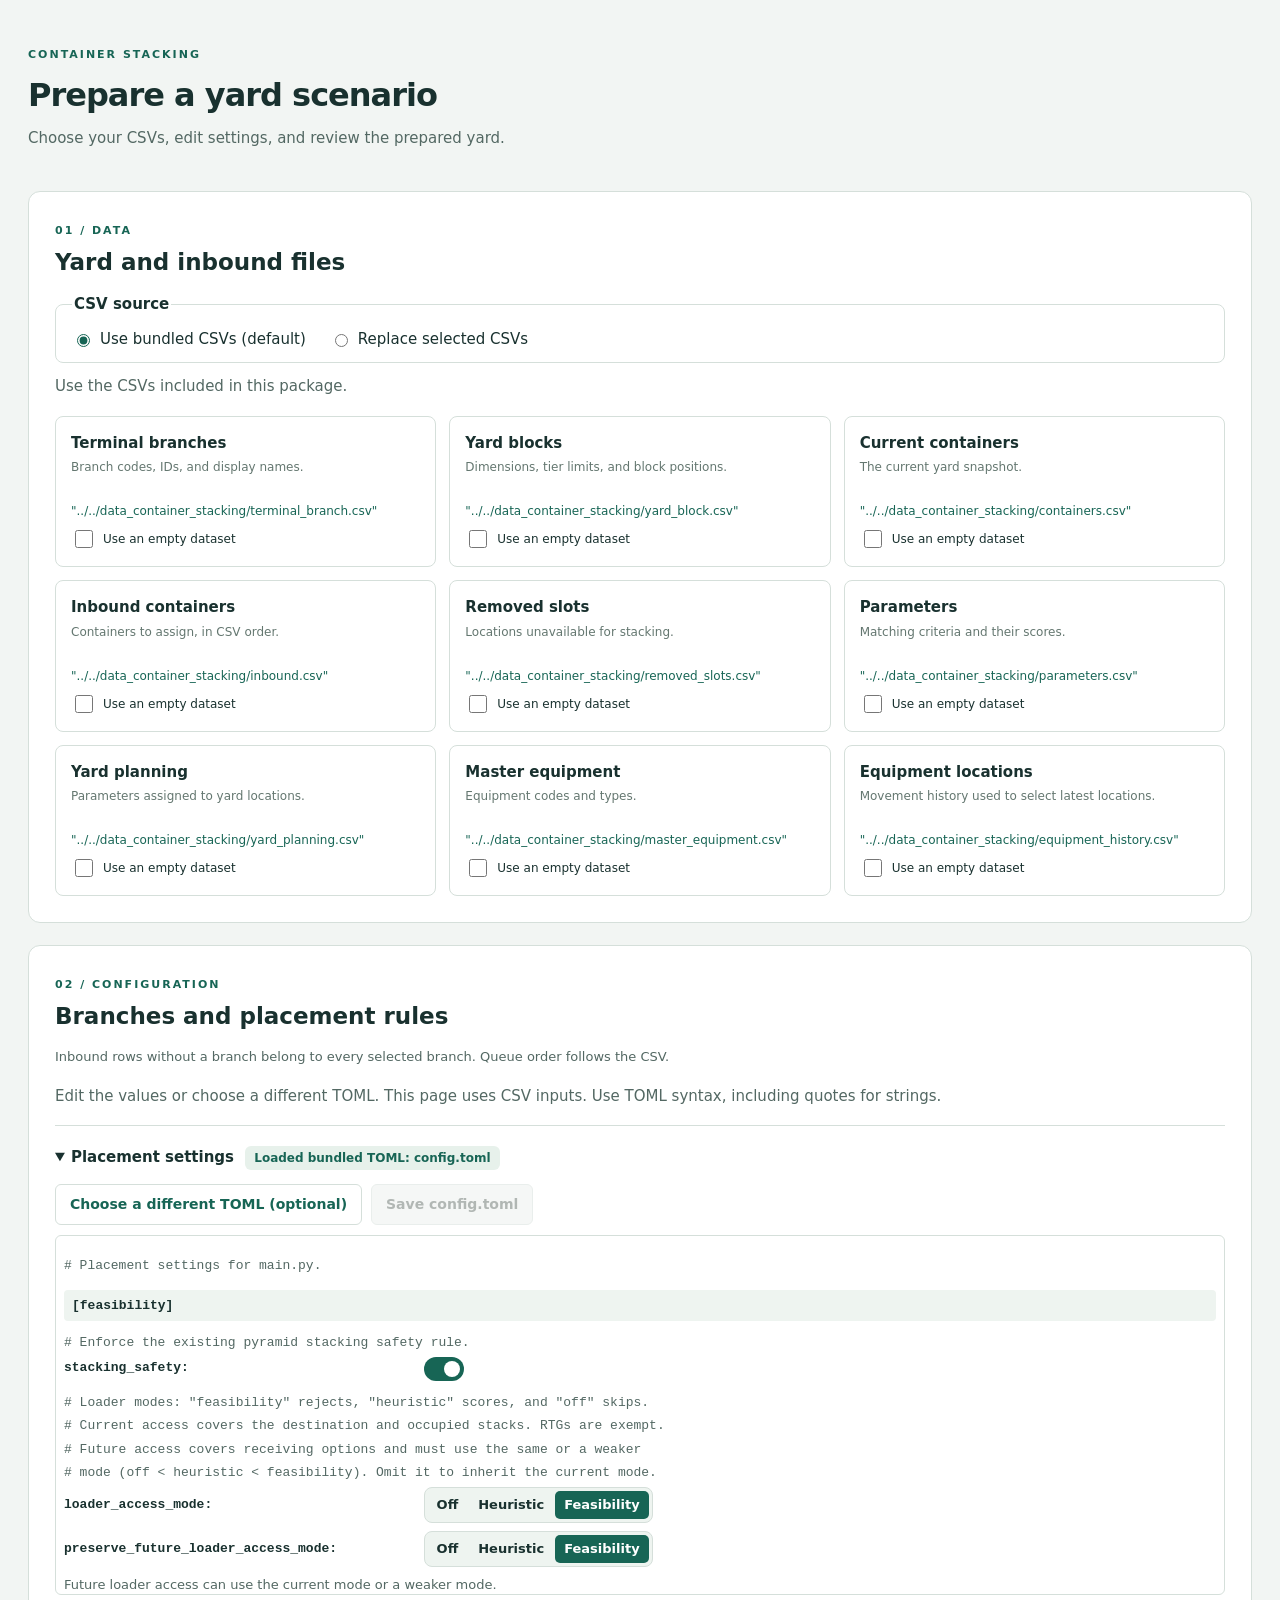
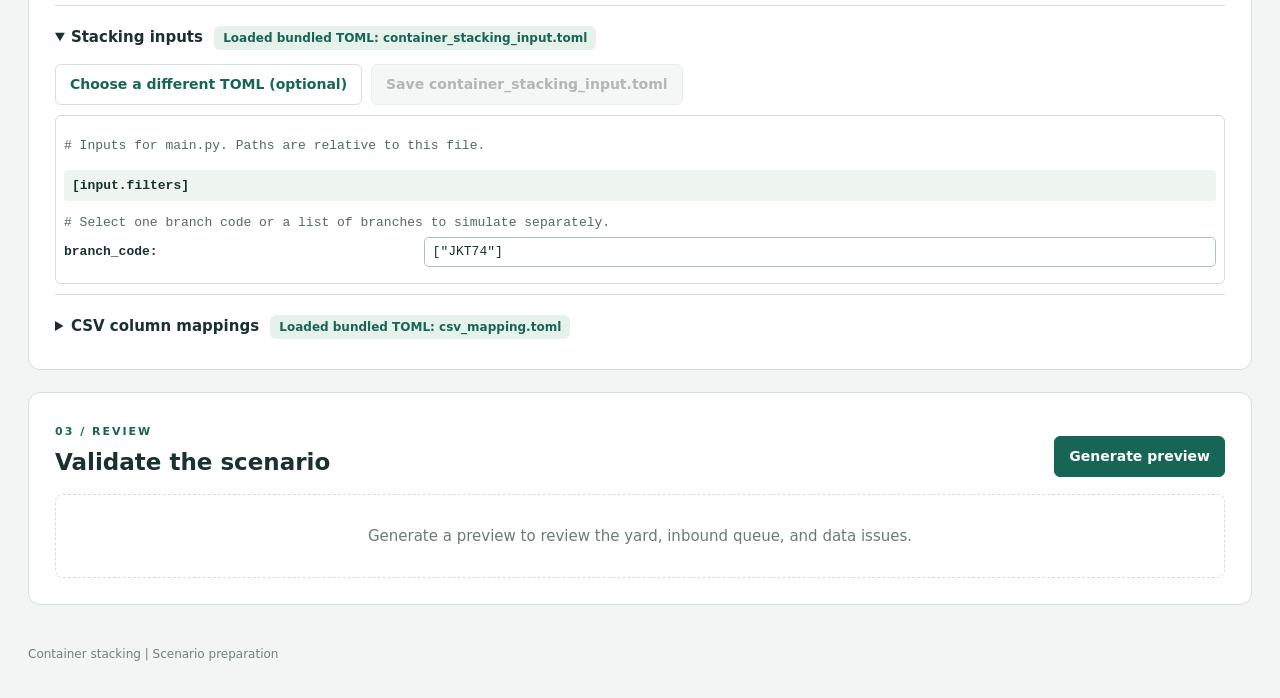
==== output/container-stacking-standalone/index.html @ cfdc1afb "Package the offline simulator and retire the static yard preview" ====
<!doctype html>
<html lang="en">
<head>
  <meta charset="utf-8">
  <meta name="viewport" content="width=device-width, initial-scale=1">
  <meta http-equiv="Content-Security-Policy" content="default-src 'none'; script-src 'self' file: blob: 'wasm-unsafe-eval'; style-src 'self' file:; worker-src blob:; connect-src blob:; base-uri 'none'; form-action 'none'">
  <title>Container stacking | Scenario setup</title>
  <link rel="stylesheet" href="./style.css">
  <link rel="stylesheet" href="./yard-map.css">
  <script src="./defaults.js" defer></script>
  <script src="./runtime-assets.js" defer></script>
  <script src="./standalone.js" defer></script>
  <script src="./yard-map.js" defer></script>
  <script src="./simulation.js" defer></script>
  <script src="./app.js" defer></script>
</head>
<body>
<header>
  <div>
    <span class="eyebrow">CONTAINER STACKING</span>
    <h1>Prepare a yard scenario</h1>
    <p>Choose your CSVs, edit settings, and review the prepared yard.</p>
  </div>
</header>
<main>
  <div id="message" role="status" aria-live="polite"></div>
  <section>
    <span class="eyebrow">01 / DATA</span>
    <h2>Yard and inbound files</h2>
    <fieldset class="file-sources">
      <legend>CSV source</legend>
      <label><input id="source-folder" type="radio" name="file-source" value="folder" checked> Use bundled CSVs (default)</label>
      <label><input id="source-upload" type="radio" name="file-source" value="upload"> Replace selected CSVs</label>
    </fieldset>
    <p id="source-description"></p>
    <div id="datasets" class="dataset-grid"></div>
  </section>
  <section>
    <span class="eyebrow">02 / CONFIGURATION</span>
    <h2>Branches and placement rules</h2>
    <p class="note">Inbound rows without a branch belong to every selected branch. Queue order follows the CSV.</p>
    <p>Edit the values or choose a different TOML. This page uses CSV inputs. Use TOML syntax, including quotes for strings.</p>
    <div id="project-toml-actions" hidden>
      <button id="reload-project-tomls" type="button" class="secondary">Reload project TOMLs</button>
      <p class="note">The launcher reads the project files on page load and refreshes untouched editors before preview. Reload replaces all three editors with the current files.</p>
    </div>
    <p id="project-toml-cache-note" class="note" hidden>These TOMLs are cached. Open <code>stacking_ui\open_setup.cmd</code> to read the current files from disk.</p>
    <details open>
      <summary>Placement settings <span id="config-toml-source" class="toml-source" data-project-file="config.toml" aria-live="polite"></span></summary>
      <div class="actions toml-choose">
        <button id="choose-config" type="button" class="secondary">Choose a different TOML (optional)</button>
        <button id="save-config" type="button" class="secondary toml-save" disabled hidden>Save config.toml</button>
      </div>
      <input type="file" id="load-config" accept=".toml" hidden>
      <div id="config-toml" class="toml-lines"></div>
    </details>
    <details id="stacking-inputs" open>
      <summary>Stacking inputs <span id="input-toml-source" class="toml-source" data-project-file="container_stacking_input.toml" aria-live="polite"></span></summary>
      <div class="actions toml-choose">
        <button id="choose-input" type="button" class="secondary">Choose a different TOML (optional)</button>
        <button id="save-input" type="button" class="secondary toml-save" disabled hidden>Save container_stacking_input.toml</button>
      </div>
      <input type="file" id="load-input" accept=".toml" hidden>
      <div id="input-toml" class="toml-lines"></div>
    </details>
    <details>
      <summary>CSV column mappings <span id="mapping-toml-source" class="toml-source" data-project-file="csv_mapping.toml" aria-live="polite"></span></summary>
      <div class="actions toml-choose">
        <button id="choose-mapping" type="button" class="secondary">Choose a different TOML (optional)</button>
        <button id="save-mapping" type="button" class="secondary toml-save" disabled hidden>Save csv_mapping.toml</button>
      </div>
      <input type="file" id="load-mapping" accept=".toml" hidden>
      <div id="mapping-toml" class="toml-lines"></div>
    </details>
  </section>
  <section class="stacking-review">
    <div class="section-title">
      <div><span class="eyebrow">03 / REVIEW</span><h2>Validate the scenario</h2></div>
      <div class="actions">
        <button id="generate-preview" type="button" hidden>Generate preview</button>
        <button id="save-yard" class="secondary" type="button" hidden>Save yard CSV</button>
      </div>
    </div>
    <p id="preview-launch-note" hidden>Open <code>stacking_ui\open_setup.cmd</code> to generate a preview here.</p>
    <p id="preview-status" role="status" aria-live="polite"></p>
    <div id="results"><div class="empty">Generate a preview to review the yard, inbound queue, and data issues.</div></div>
  </section>
</main>
<footer>Container stacking | Scenario preparation</footer>
</body>
</html>
---- output/container-stacking-standalone/style.css ----
:root{font:15px/1.5 system-ui,sans-serif;color:#19312f;background:#f2f5f3;--green:#176555;--border:#d5dfda}*{box-sizing:border-box}body{margin:0}header,main,footer{max-width:1280px;margin:auto}header{display:flex;justify-content:space-between;align-items:center;padding:42px 28px 24px}h1{font-size:32px;letter-spacing:-1px;margin:6px 0}h2{font-size:23px;margin:4px 0 14px}h3{margin:16px 0 8px}p{color:#536863;margin:8px 0 18px}.eyebrow{font-size:11px;letter-spacing:2px;font-weight:750;color:var(--green)}main{padding:0 28px}section{background:white;border:1px solid var(--border);border-radius:12px;padding:26px;margin-bottom:22px}.section-title{display:flex;justify-content:space-between;align-items:center;gap:20px}.actions{display:flex;gap:9px;flex-wrap:wrap}button,.button{font:inherit;font-weight:600;font-size:14px;border:1px solid var(--green);background:var(--green);color:white;border-radius:6px;padding:9px 14px;cursor:pointer;display:inline-block}.secondary{background:white;color:var(--green);border-color:var(--border)}button:disabled{opacity:.5;cursor:wait}input,select,textarea{font:inherit;border:1px solid #afc1b8;border-radius:5px;padding:8px;background:white;color:#19312f;max-width:100%}input[type=file]{font-size:12px;width:100%;padding:6px}input[type=checkbox]{accent-color:var(--green);width:18px;height:18px}input:focus,textarea:focus,button:focus-visible,.button:focus-within{outline:3px solid #76bda8;outline-offset:2px}.dataset-grid{display:grid;grid-template-columns:repeat(3,minmax(0,1fr));gap:13px}.dataset{border:1px solid var(--border);border-radius:8px;padding:15px}.dataset strong{display:block;margin-bottom:4px}.dataset small{display:block;min-height:38px;color:#647770;font-size:12px}.filename{font-size:12px;overflow-wrap:anywhere;margin:6px 0;color:var(--green)}.empty-choice{display:flex;gap:7px;align-items:center;font-size:12px;margin-top:7px}.note{font-size:13px}.settings-grid{display:grid;grid-template-columns:repeat(3,minmax(0,1fr));gap:14px;margin:12px 0 24px}.setting{display:flex;flex-direction:column;gap:6px;font-size:13px}.setting small{color:#647770;font-size:12px}.setting.toggle{flex-direction:row;align-items:center}.toml-grid{display:grid;grid-template-columns:repeat(3,minmax(0,1fr));gap:14px;margin:14px 0}.toml-grid label{font-size:13px}.toml-grid textarea{width:100%;font:12px/1.5 ui-monospace,monospace;margin-top:8px;resize:vertical}details{border-top:1px solid var(--border);padding-top:16px}summary{cursor:pointer;font-weight:600}#message:not(:empty){padding:12px 16px;border:1px solid #b9d6cb;border-radius:8px;margin:0 0 20px;background:#e7f1eb}#message.error{background:#fff0ed;border-color:#ebc2b5;color:#8a3321}.empty{padding:30px;text-align:center;border:1px dashed var(--border);border-radius:8px;color:#697c74}.branch-result{margin-top:22px;border-top:1px solid var(--border);padding-top:12px}.metrics{display:flex;gap:12px;flex-wrap:wrap;margin:12px 0}.metric{padding:10px 16px;background:#f1f6f3;border-radius:7px}.metric strong{display:block;font-size:22px}.metric span{font-size:12px}.table-scroll{overflow:auto;max-height:430px;margin:12px 0}table{border-collapse:collapse;width:100%;font-size:13px}td,th{text-align:left;padding:9px;border-bottom:1px solid var(--border);vertical-align:top;overflow-wrap:anywhere}th{background:#eef4f0;position:sticky;top:0}.severity-error{color:#9b3826;font-weight:600}.severity-warning{color:#956615;font-weight:600}.ready{color:var(--green)}.not-ready{color:#9b3826}footer{padding:18px 28px 35px;font-size:12px;color:#718178}@media(max-width:850px){.dataset-grid,.settings-grid{grid-template-columns:repeat(2,minmax(0,1fr))}.toml-grid{grid-template-columns:1fr}.section-title{align-items:flex-start;flex-direction:column}}@media(max-width:550px){main{padding:0 12px}header{padding:24px 15px}section{padding:18px}.dataset-grid,.settings-grid{grid-template-columns:1fr}h1{font-size:26px}}

.file-sources {
  display: flex;
  flex-wrap: wrap;
  gap: 12px 24px;
  border: 1px solid var(--border);
  border-radius: 8px;
  padding: 12px 16px;
  margin: 0 0 12px;
}
.file-sources legend { font-weight: 600; }
.file-sources label { display: flex; align-items: center; gap: 7px; }
.file-sources input { accent-color: var(--green); }
.actions button[hidden] { display: none; }
#preview-status:empty { display: none; }
.preview-branch { display: block; margin-bottom: 10px; }
.inbound-queue {
  padding: 12px 14px;
  margin: 12px 0;
  border: 1px solid var(--border);
  border-radius: 10px;
  background: #f8faf9;
}
.inbound-queue h3 { margin: 0; }
.inbound-queue p { margin: 4px 0 8px; font-size: 13px; }
.inbound-track {
  display: flex;
  align-items: stretch;
  gap: 8px;
  overflow-x: auto;
  list-style: none;
  margin: 0;
  padding: 2px 2px 8px;
}
.inbound-card {
  display: flex;
  flex-direction: column;
  gap: 2px;
  flex: 0 0 148px;
  padding: 7px 9px;
  border: 1px solid #dce6ea;
  border-radius: 8px;
  background: #fff;
  overflow-wrap: anywhere;
  font-size: 13px;
}
.inbound-position, .inbound-meta, .inbound-reason { font-size: 12px; color: #526779; }
.inbound-position { font-variant-numeric: tabular-nums; }
.inbound-invalid { border-color: #dfaa96; background: #fff3ee; }
.inbound-invalid .inbound-meta, .inbound-reason { color: #8b3728; }
.inbound-placed { border-color: #a9cdbf; background: #edf7f1; }
.inbound-unplaced { border-color: #d4bb8c; background: #fff8e9; }
.inbound-card[aria-current="step"] { outline: 2px solid #496a9a; outline-offset: -2px; }
.simulation-controls {
  position: sticky;
  top: 0;
  z-index: 5;
  align-items: center;
  justify-content: space-between;
  padding: 8px 12px;
  border: 1px solid var(--border);
  border-radius: 8px;
  background: #f8faf9;
  font-size: 13px;
}
.simulation-outcome {
  margin: 8px 0 14px;
  padding: 8px 12px;
  scroll-margin-top: 92px;
  border: 1px solid var(--border);
  border-radius: 8px;
}
.simulation-outcome p { margin: 0 0 6px; font-size: 13px; }
.simulation-trace-picker {
  display: flex;
  align-items: center;
  flex-wrap: wrap;
  gap: 6px 12px;
  margin-bottom: 8px;
}
.simulation-trace-picker select { padding: 3px 6px; font-size: 13px; }
.simulation-trace-stages { margin: 4px 0; padding-left: 22px; font-size: 13px; }
.heuristic-breakdown { margin: 4px 0 8px; max-width: 360px; }
.heuristic-breakdown table { font-size: 12px; font-variant-numeric: tabular-nums; }
.heuristic-breakdown th, .heuristic-breakdown td { padding: 5px 8px; }
.heuristic-breakdown th:last-child, .heuristic-breakdown td:last-child { text-align: right; }
.heuristic-breakdown tbody tr:last-child { background: #eef4f0; font-weight: 700; }
.simulation-outcome details { padding-top: 5px; font-size: 13px; }
.simulation-outcome details p { margin-top: 6px; }
.dataset-path { display: block; font-size: 12px; }
.dataset-path input, .dataset-path textarea {
  display: block;
  width: 100%;
  margin-top: 4px;
  font: 12px/1.4 ui-monospace, monospace;
}
.toml-source {
  display: inline-block;
  margin: 4px 0 4px 6px;
  padding: 3px 9px;
  border-radius: 6px;
  background: #e7f1eb;
  color: var(--green);
  font-size: 12px;
  max-width: 100%;
  overflow-wrap: anywhere;
}
.toml-choose { margin-top: 10px; }
.toml-save:disabled {
  background: #edf0ee;
  color: #65716b;
  border-color: var(--border);
  cursor: default;
}
.toml-lines {
  max-height: 24rem;
  overflow: auto;
  border: 1px solid var(--border);
  border-radius: 6px;
  padding: 8px;
  margin: 10px 0;
}
.toml-setting {
  display: grid;
  grid-template-columns: minmax(14ch, 30%) minmax(0, 1fr);
  align-items: center;
  gap: 8px 14px;
  margin: 4px 0 8px;
  font: 13px/1.4 ui-monospace, monospace;
}
.toml-setting span { font-weight: 600; overflow-wrap: anywhere; }
.toml-setting input, .toml-setting textarea { width: 100%; padding: 5px 8px; }
.toml-setting textarea { resize: vertical; }
.toml-switch { position: relative; display: inline-flex; width: 40px; height: 24px; }
.toml-switch input {
  position: absolute;
  inset: 0;
  width: 100%;
  height: 100%;
  margin: 0;
  padding: 0;
  opacity: 0;
  cursor: pointer;
}
.toml-switch-track {
  width: 100%;
  border-radius: 999px;
  background: #6a7a73;
  pointer-events: none;
}
.toml-switch-track::after {
  content: "";
  position: absolute;
  inset: 4px auto 4px 4px;
  width: 16px;
  border-radius: 50%;
  background: #fff;
}
.toml-switch input:checked + .toml-switch-track { background: var(--green); }
.toml-switch input:checked + .toml-switch-track::after { transform: translateX(16px); }
.toml-switch input:focus-visible + .toml-switch-track { outline: 3px solid #76bda8; outline-offset: 2px; }
.toml-switch input:disabled + .toml-switch-track { opacity: .5; }
.toml-segments {
  display: inline-flex;
  flex-wrap: wrap;
  justify-self: start;
  gap: 2px;
  padding: 3px;
  background: #eef4f0;
  border: 1px solid var(--border);
  border-radius: 8px;
  font: 13px/1.4 system-ui, sans-serif;
}
.toml-segments label { position: relative; }
.toml-segments input {
  position: absolute;
  width: 1px;
  height: 1px;
  margin: 0;
  padding: 0;
  opacity: 0;
}
.toml-segments span {
  display: block;
  border-radius: 5px;
  padding: 5px 9px;
  cursor: pointer;
}
.toml-segments input:checked + span {
  background: var(--green);
  color: white;
}
.toml-segments input:focus-visible + span {
  outline: 3px solid #76bda8;
  outline-offset: 2px;
}
.toml-segments input:disabled + span {
  opacity: .45;
  cursor: default;
}
.loader-access-note { margin: 4px 0 8px; }
.toml-comment {
  margin: 12px 0 4px;
  color: #536863;
  font: 13px/1.5 ui-monospace, monospace;
  overflow-wrap: anywhere;
}
.toml-comment + .toml-comment { margin-top: 0; }
.toml-section {
  padding: 6px 8px;
  margin: 14px 0 8px;
  background: #eef4f0;
  border-radius: 4px;
  font: 600 13px/1.5 ui-monospace, monospace;
  overflow-wrap: anywhere;
}
@media (max-width: 550px) {
  .toml-setting { grid-template-columns: 1fr; }
}
---- output/container-stacking-standalone/yard-map.css ----
main:has(.stacking-review .yard-view) { max-width: none; }
main:has(.stacking-review .yard-view) > :not(.stacking-review) {
  max-width: 1224px;
  margin-inline: auto;
}
.yard-view {
  --yard-line: #dce6ea;
  --yard-navy: #183957;
  margin: 16px 0 22px;
  color: #19344b;
}
.yard-view-heading,
.yard-inspector-heading {
  display: flex;
  align-items: center;
  justify-content: space-between;
  flex-wrap: wrap;
  gap: 8px;
  margin-bottom: 10px;
}
.yard-view h3, .yard-view h4 { margin: 0; }
.yard-view h4 { font-size: 14px; }
.yard-view-layout {
  display: grid;
  grid-template-columns: minmax(0, 1fr) clamp(280px, 26%, 420px);
  align-items: start;
  gap: 12px;
}
.yard-panel {
  background: #fff;
  border: 1px solid var(--yard-line);
  border-radius: 12px;
  padding: 12px;
  min-width: 0;
}
.yard-view .yard-caption {
  color: #526779;
  font-size: 12px;
  margin: 4px 0 9px;
}
.yard-view-heading .yard-caption { margin: 0; }
.yard-map-toolbar {
  display: flex;
  align-items: center;
  justify-content: space-between;
  flex-wrap: wrap;
  gap: 8px 16px;
  margin-bottom: 10px;
}
.yard-map-controls { display: flex; gap: 6px; }
.yard-map-zoom {
  padding: 5px 9px;
  border: 1px solid var(--yard-line);
  background: #fff;
  color: var(--yard-navy);
  font-size: 12px;
}
.yard-map-zoom[aria-pressed="true"] {
  border-color: #5b83a2;
  background: #e8f1f8;
}
.yard-trace-key {
  margin-bottom: 10px;
  padding: 6px 9px;
  border: 1px solid #bcd9dd;
  border-radius: 6px;
  background: #f0f8f8;
  font-size: 12px;
}
.yard-trace-key strong, .yard-trace-key span { display: block; }
.yard-map-scroll {
  overflow: auto;
  height: clamp(420px, var(--yard-map-height), 90vh);
  border: 1px solid var(--yard-line);
  border-radius: 8px;
  background-color: #f3f7f7;
  background-image: radial-gradient(#cfdddf 1px, transparent 1px);
  background-size: 10px 10px;
}
.yard-map-extent { position: relative; overflow: hidden; margin-inline: auto; }
.yard-map-stage { position: absolute; inset: 0 auto auto 0; transform-origin: top left; }
.yard-block {
  position: absolute;
  padding: 8px;
  border: 1px solid var(--yard-line);
  border-radius: 8px;
  background: #fff;
}
.yard-block-heading { height: 76px; }
.yard-block-heading .yard-caption {
  margin: 0;
  overflow: hidden;
  text-overflow: ellipsis;
  white-space: nowrap;
}
.yard-legend { display: flex; flex-wrap: wrap; gap: 6px 14px; }
.yard-legend > div { display: flex; align-items: center; gap: 7px; font-size: 12px; }
.yard-swatch {
  width: 13px;
  height: 13px;
  flex: none;
  border: 1px solid var(--yard-ink, #c7d2d8);
  border-radius: 4px;
  background: var(--yard-fill, #e7ecee);
}
.yard-view .yard-removed {
  background: repeating-linear-gradient(135deg, #edf1f3 0 5px, #d7e0e5 5px 7px);
}
.yard-gap {
  display: inline-grid;
  place-items: center;
  background: #fbd775;
  color: #604300;
  border-radius: 50%;
  width: 14px;
  height: 14px;
  font-size: 10px;
  font-weight: 750;
  flex: none;
}
.yard-view .yard-grid {
  --yard-grid-gap: 3px;
  table-layout: fixed;
  border-collapse: separate;
  border-spacing: var(--yard-grid-gap);
}
.yard-grid th, .yard-grid td { padding: 0; border: 0; }
.yard-view .yard-grid th {
  position: static;
  font-size: 11px;
  text-align: center;
  color: #526779;
  background: #f1f5f7;
}
.yard-grid thead th { padding: 2px; }
.yard-grid th:first-child { width: 31px; }
.yard-view .yard-tile {
  display: block;
  width: 100%;
  height: 36px;
  position: relative;
  padding: 2px 0;
  border: 1px solid transparent;
  border-radius: 7px;
  background-color: var(--yard-fill, #edf1f3);
  color: #19344b;
  text-align: center;
  font-variant-numeric: tabular-nums;
  line-height: 1.1;
}
.yard-tile strong, .yard-tile small { display: block; }
.yard-tile strong { font-size: 13px; }
.yard-tile .yard-count { font-size: 14px; font-weight: 800; }
.yard-tile .yard-count-empty { color: #30363b; opacity: .25; }
.yard-tile small { font-size: 10px; color: var(--yard-ink, #526779); }
.yard-view .yard-tile:hover { border-color: #6d889c; }
.yard-view .yard-tile[aria-pressed="true"] {
  border-color: var(--yard-navy);
  box-shadow: inset 0 0 0 1px var(--yard-navy);
}
.yard-view .yard-tile.yard-trace-candidate {
  z-index: 1;
  outline: 2px dashed #176579;
}
.yard-view .yard-tile.yard-trace-winner,
.yard-view:not(.yard-trace-history) .yard-tile.yard-placed {
  z-index: 1;
  outline: 3px solid #6336b0;
  outline-offset: 0;
  scroll-margin-block: 80px 18px;
}
.yard-view .yard-tile.yard-trace-candidate:focus-visible,
.yard-view .yard-tile.yard-trace-winner:focus-visible,
.yard-view:not(.yard-trace-history) .yard-tile.yard-placed:focus-visible {
  outline: 3px dashed #19344b;
}
.yard-view .yard-tile.yard-trace-pair { outline: none; }
.yard-view .yard-tile.yard-trace-pair:focus-visible {
  outline: 2px solid #19344b;
  outline-offset: -4px;
}
.yard-view .yard-tile.yard-trace-pair-anchor { z-index: 2; }
.yard-trace-pair-anchor::after {
  content: "";
  position: absolute;
  /* Extend across the preceding equal-width tile, its gap and both borders. */
  inset: -1px -1px -1px calc(-100% - var(--yard-grid-gap) - 3px);
  border: 2px dashed #176579;
  border-radius: inherit;
  pointer-events: none;
}
.yard-trace-pair-anchor.yard-trace-winner::after { border: 3px solid #6336b0; }
.yard-trace-rank {
  position: absolute;
  z-index: 1;
  left: -2px;
  bottom: -4px;
  padding: 1px 3px;
  border-radius: 4px;
  background: #176579;
  color: #fff;
  font-size: 11px;
  font-weight: 750;
  white-space: nowrap;
}
.yard-trace-winner .yard-trace-rank { background: #512498; }
.yard-trace-history .yard-placement-badge { display: none; }
.yard-view .yard-trace-detail {
  margin: 4px 0 6px;
  color: #176579;
  font-size: 12px;
}
.yard-placement-badge {
  position: absolute;
  right: -2px;
  top: -8px;
  padding: 2px 4px;
  border-radius: 4px;
  background: #512498;
  color: #fff;
  font-size: 10px;
  font-weight: 750;
}
.yard-view .yard-placement-note {
  padding: 5px 7px;
  border-radius: 6px;
  background: #efe7fa;
  color: #512498;
  font-size: 12px;
}
.yard-tile .yard-gap { position: absolute; top: -2px; right: -2px; }
.yard-pair { position: absolute; top: 1px; left: 2px; color: #34536d; font-size: 8px; }
.yard-occupancy {
  padding: 3px 7px;
  border-radius: 6px;
  background: #e9f0f5;
  color: #34536d;
  font-size: 11px;
  font-weight: 700;
}
.yard-inspector { position: sticky; top: 12px; }
.yard-inspector-heading { margin: 0; }
.yard-inspector h4 { margin-top: 8px; }
.yard-parameter {
  margin: 6px 0 8px;
  padding: 0;
  overflow: hidden;
  border: 1px solid var(--yard-line);
  border-radius: 8px;
}
.yard-parameter summary {
  padding: 6px 8px;
  background: var(--yard-fill, #edf1f3);
  color: #19344b;
  font-size: 12px;
}
.yard-parameter ul { margin: 5px 0 7px; padding-left: 23px; font-size: 12px; }
.yard-tier-table { margin: 6px 0 0; }
.yard-tier-table table { font-size: 11px; }
.yard-tier-table td, .yard-tier-table th { padding: 5px 4px; }
.yard-tier-table td:nth-child(2) { font-weight: 650; white-space: nowrap; }
.yard-tier-table .yard-placed-tier { background: #efe7fa; color: #512498; }
.yard-view .yard-gap-note {
  margin: 5px 0;
  padding: 5px 7px;
  color: #604300;
  background: #fdf0ce;
  border-radius: 6px;
  font-size: 12px;
}
@media (max-width: 900px) {
  .yard-view-layout { grid-template-columns: minmax(0, 1fr); }
  .yard-inspector { position: static; }
}
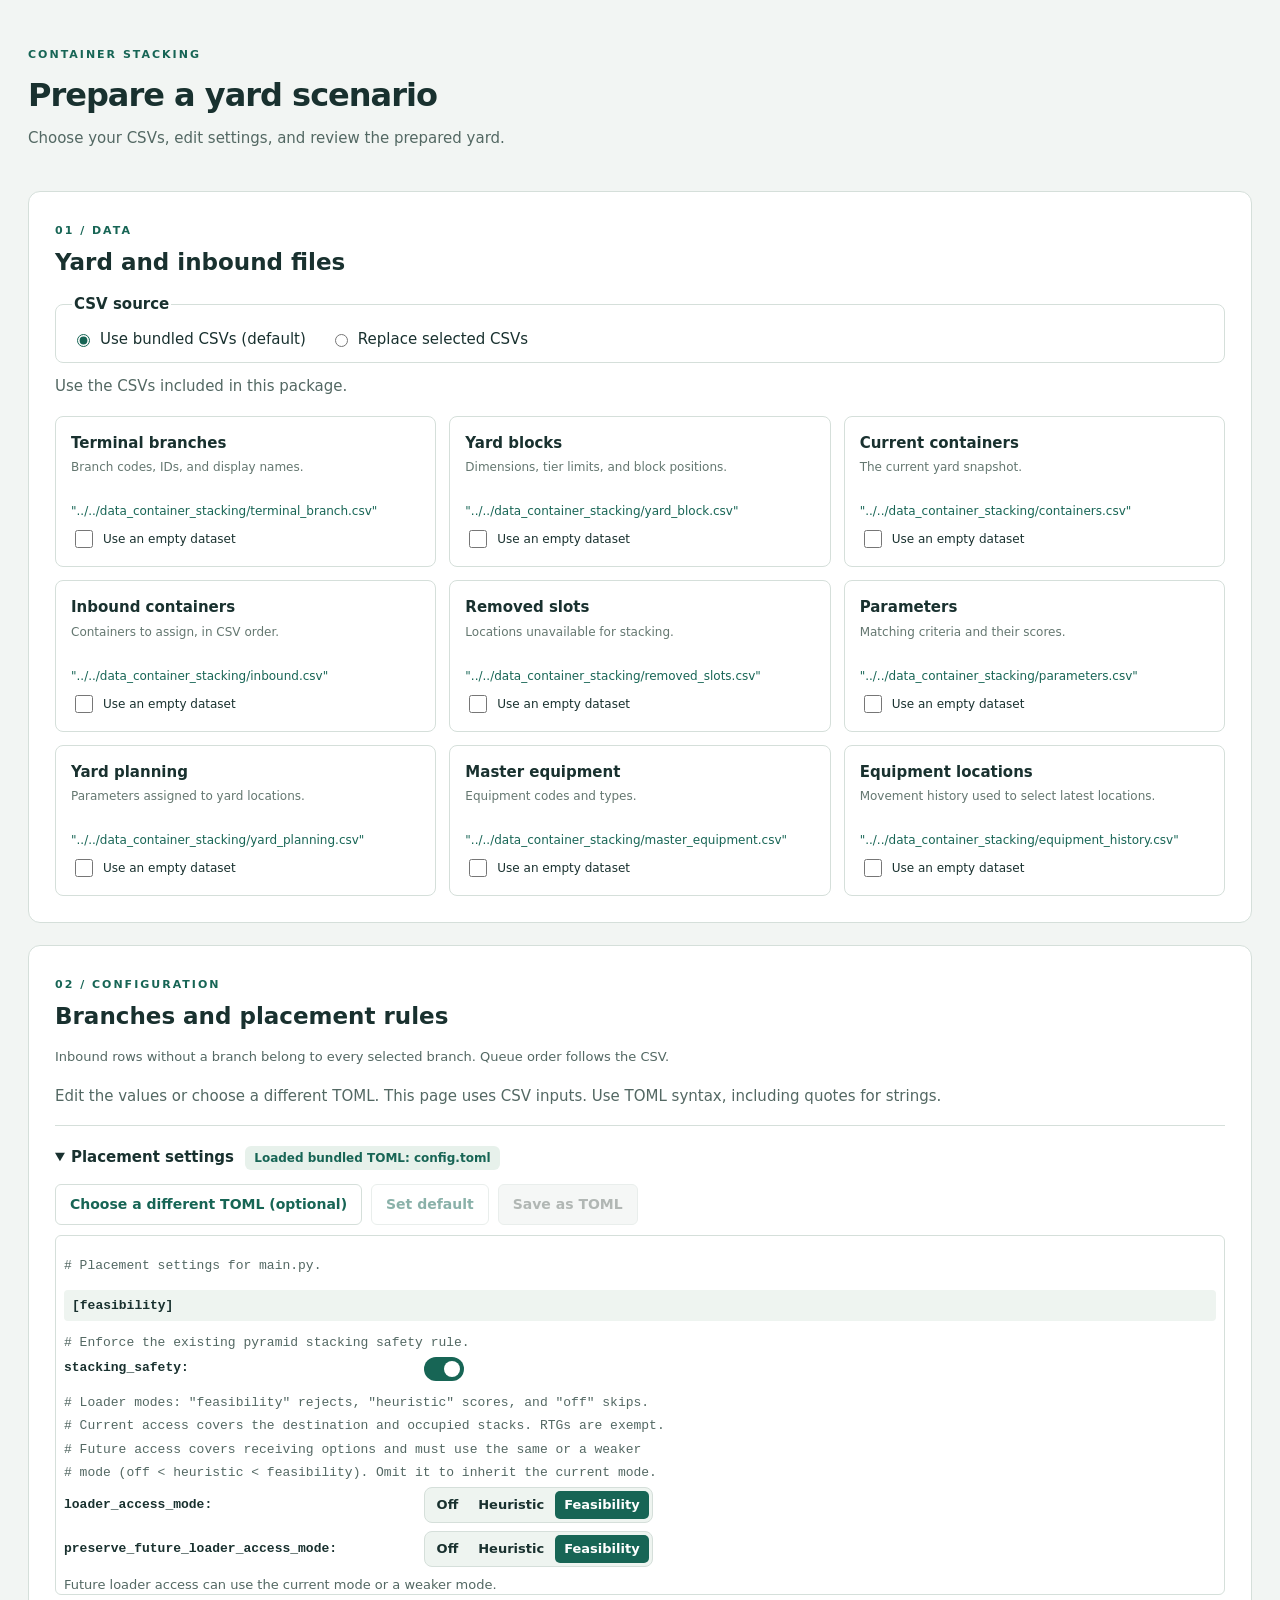
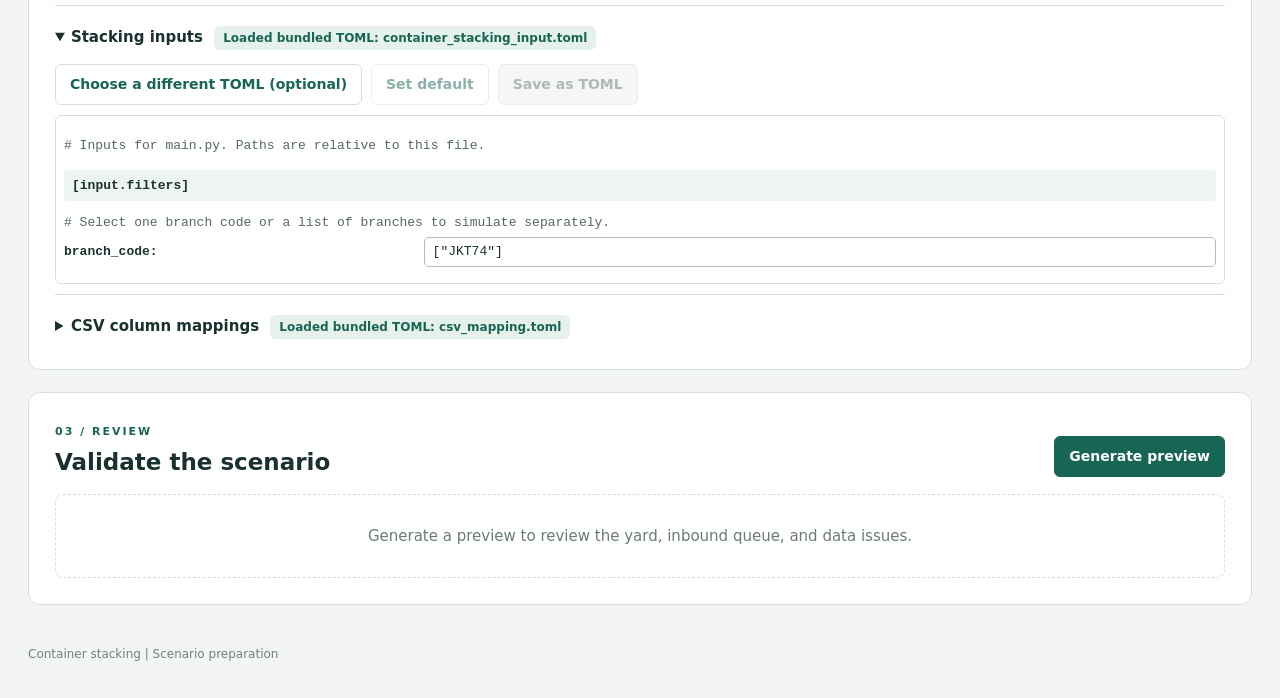
==== commit 256f7e8f: "Add browser defaults and TOML export controls Let each standalone TOML editor remember a browser def" ====
--- a/output/container-stacking-standalone/index.html
+++ b/output/container-stacking-standalone/index.html
@@ -49,6 +49,7 @@
       <summary>Placement settings <span id="config-toml-source" class="toml-source" data-project-file="config.toml" aria-live="polite"></span></summary>
       <div class="actions toml-choose">
         <button id="choose-config" type="button" class="secondary">Choose a different TOML (optional)</button>
+        <button id="default-config" type="button" class="secondary" disabled hidden>Set default</button>
         <button id="save-config" type="button" class="secondary toml-save" disabled hidden>Save config.toml</button>
       </div>
       <input type="file" id="load-config" accept=".toml" hidden>
@@ -58,6 +59,7 @@
       <summary>Stacking inputs <span id="input-toml-source" class="toml-source" data-project-file="container_stacking_input.toml" aria-live="polite"></span></summary>
       <div class="actions toml-choose">
         <button id="choose-input" type="button" class="secondary">Choose a different TOML (optional)</button>
+        <button id="default-input" type="button" class="secondary" disabled hidden>Set default</button>
         <button id="save-input" type="button" class="secondary toml-save" disabled hidden>Save container_stacking_input.toml</button>
       </div>
       <input type="file" id="load-input" accept=".toml" hidden>
@@ -67,6 +69,7 @@
       <summary>CSV column mappings <span id="mapping-toml-source" class="toml-source" data-project-file="csv_mapping.toml" aria-live="polite"></span></summary>
       <div class="actions toml-choose">
         <button id="choose-mapping" type="button" class="secondary">Choose a different TOML (optional)</button>
+        <button id="default-mapping" type="button" class="secondary" disabled hidden>Set default</button>
         <button id="save-mapping" type="button" class="secondary toml-save" disabled hidden>Save csv_mapping.toml</button>
       </div>
       <input type="file" id="load-mapping" accept=".toml" hidden>
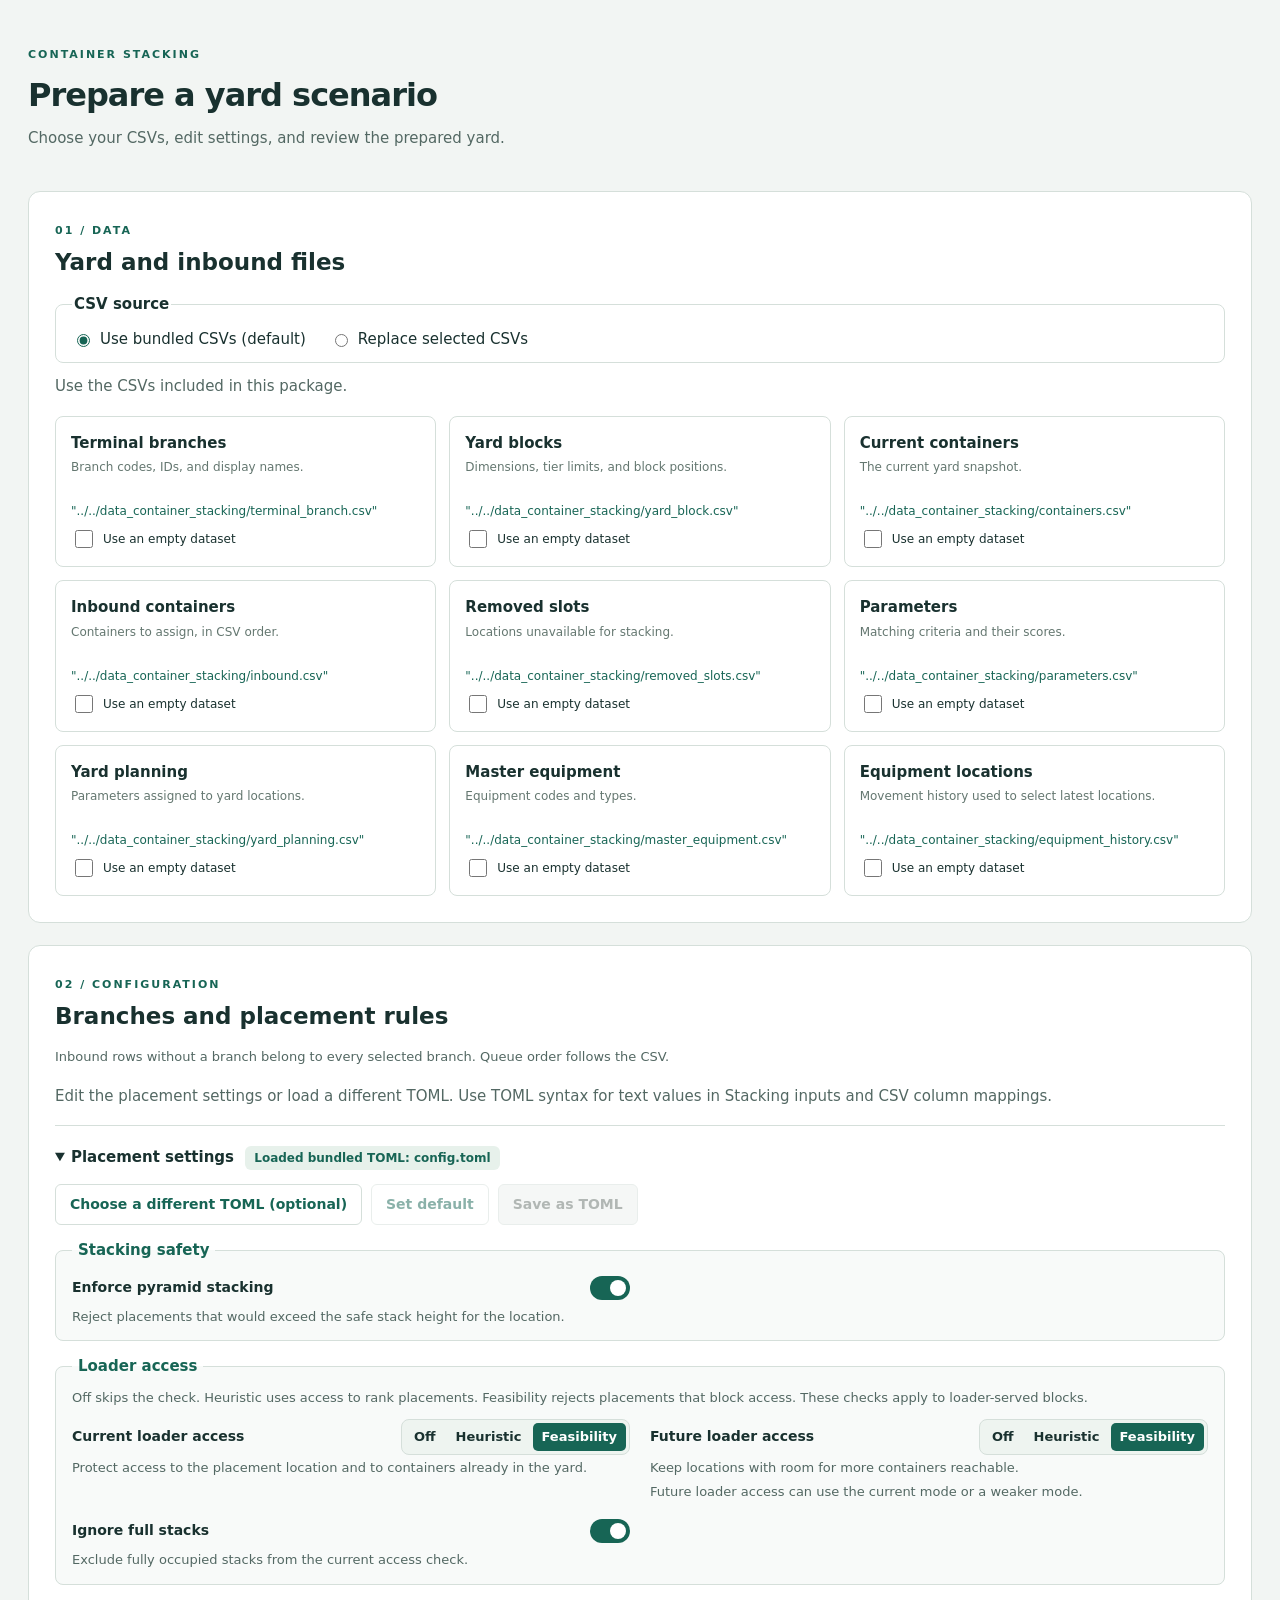
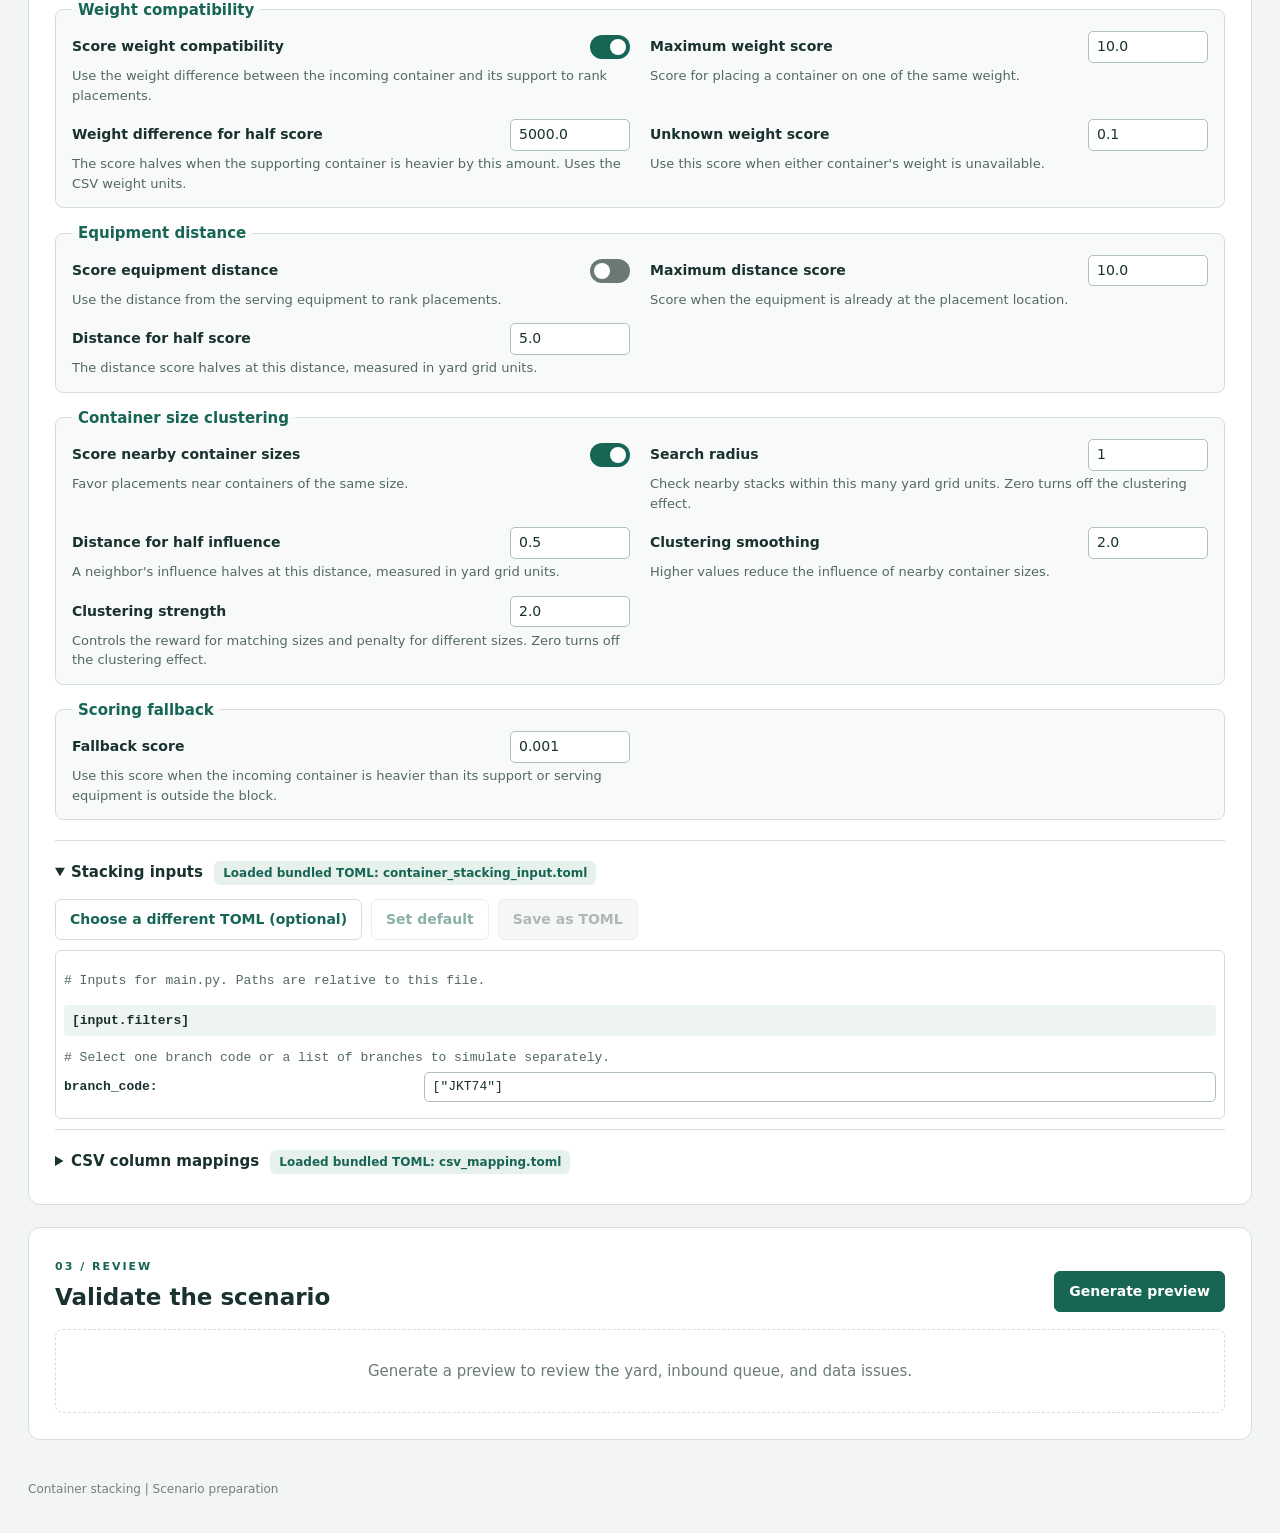
==== commit a5819e6f: "Group and explain container placement settings Use plain-language labels and short descriptions for " ====
--- a/output/container-stacking-standalone/index.html
+++ b/output/container-stacking-standalone/index.html
@@ -39,7 +39,7 @@
     <span class="eyebrow">02 / CONFIGURATION</span>
     <h2>Branches and placement rules</h2>
     <p class="note">Inbound rows without a branch belong to every selected branch. Queue order follows the CSV.</p>
-    <p>Edit the values or choose a different TOML. This page uses CSV inputs. Use TOML syntax, including quotes for strings.</p>
+    <p>Edit the placement settings or load a different TOML. Use TOML syntax for text values in Stacking inputs and CSV column mappings.</p>
     <div id="project-toml-actions" hidden>
       <button id="reload-project-tomls" type="button" class="secondary">Reload project TOMLs</button>
       <p class="note">The launcher reads the project files on page load and refreshes untouched editors before preview. Reload replaces all three editors with the current files.</p>
@@ -53,7 +53,7 @@
         <button id="save-config" type="button" class="secondary toml-save" disabled hidden>Save config.toml</button>
       </div>
       <input type="file" id="load-config" accept=".toml" hidden>
-      <div id="config-toml" class="toml-lines"></div>
+      <div id="config-toml"></div>
     </details>
     <details id="stacking-inputs" open>
       <summary>Stacking inputs <span id="input-toml-source" class="toml-source" data-project-file="container_stacking_input.toml" aria-live="polite"></span></summary>
--- a/output/container-stacking-standalone/style.css
+++ b/output/container-stacking-standalone/style.css
@@ -199,7 +199,49 @@
   opacity: .45;
   cursor: default;
 }
-.loader-access-note { margin: 4px 0 8px; }
+.placement-groups {
+  display: grid;
+  gap: 14px;
+  margin: 14px 0 20px;
+}
+.placement-group {
+  min-inline-size: 0;
+  margin: 0;
+  padding: 10px 16px 14px;
+  border: 1px solid var(--border);
+  border-radius: 8px;
+  background: #f8faf9;
+}
+.placement-group legend {
+  padding: 0 6px;
+  font-weight: 650;
+  color: var(--green);
+}
+.placement-options {
+  display: grid;
+  grid-template-columns: repeat(2, minmax(0, 1fr));
+  gap: 14px 20px;
+}
+.placement-option .toml-setting {
+  grid-template-columns: minmax(0, 1fr) auto;
+  gap: 6px 12px;
+  min-height: 32px;
+  margin: 0 0 3px;
+  font: 14px/1.4 system-ui, sans-serif;
+}
+.placement-option input[type="text"] {
+  width: 8rem;
+  font-variant-numeric: tabular-nums;
+}
+.placement-help { margin: 0; font-size: 13px; }
+.placement-group > .placement-help { margin-bottom: 12px; }
+.placement-help + .placement-help { margin-top: 4px; }
+@media (max-width: 850px) {
+  .placement-options { grid-template-columns: 1fr; }
+}
+@media (max-width: 480px) {
+  .placement-option:has(.toml-segments) .toml-setting { grid-template-columns: 1fr; }
+}
 .toml-comment {
   margin: 12px 0 4px;
   color: #536863;
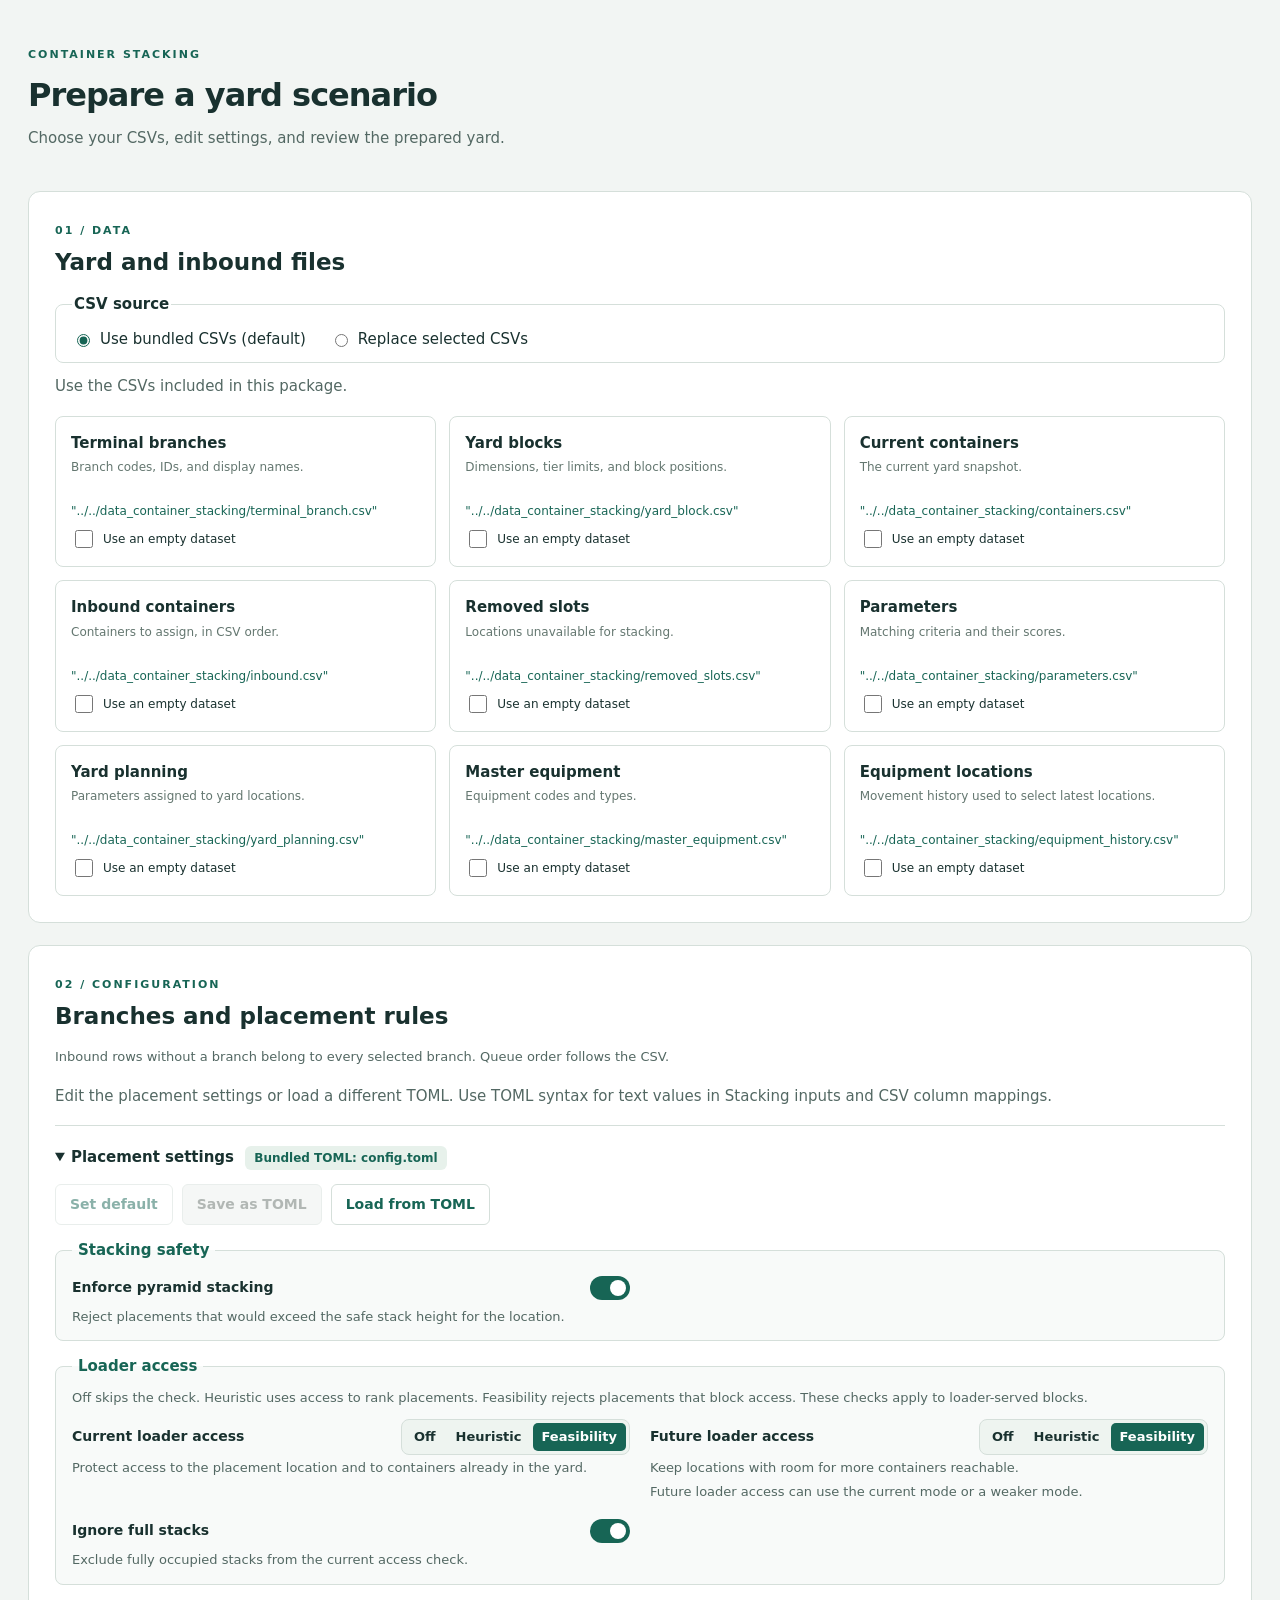
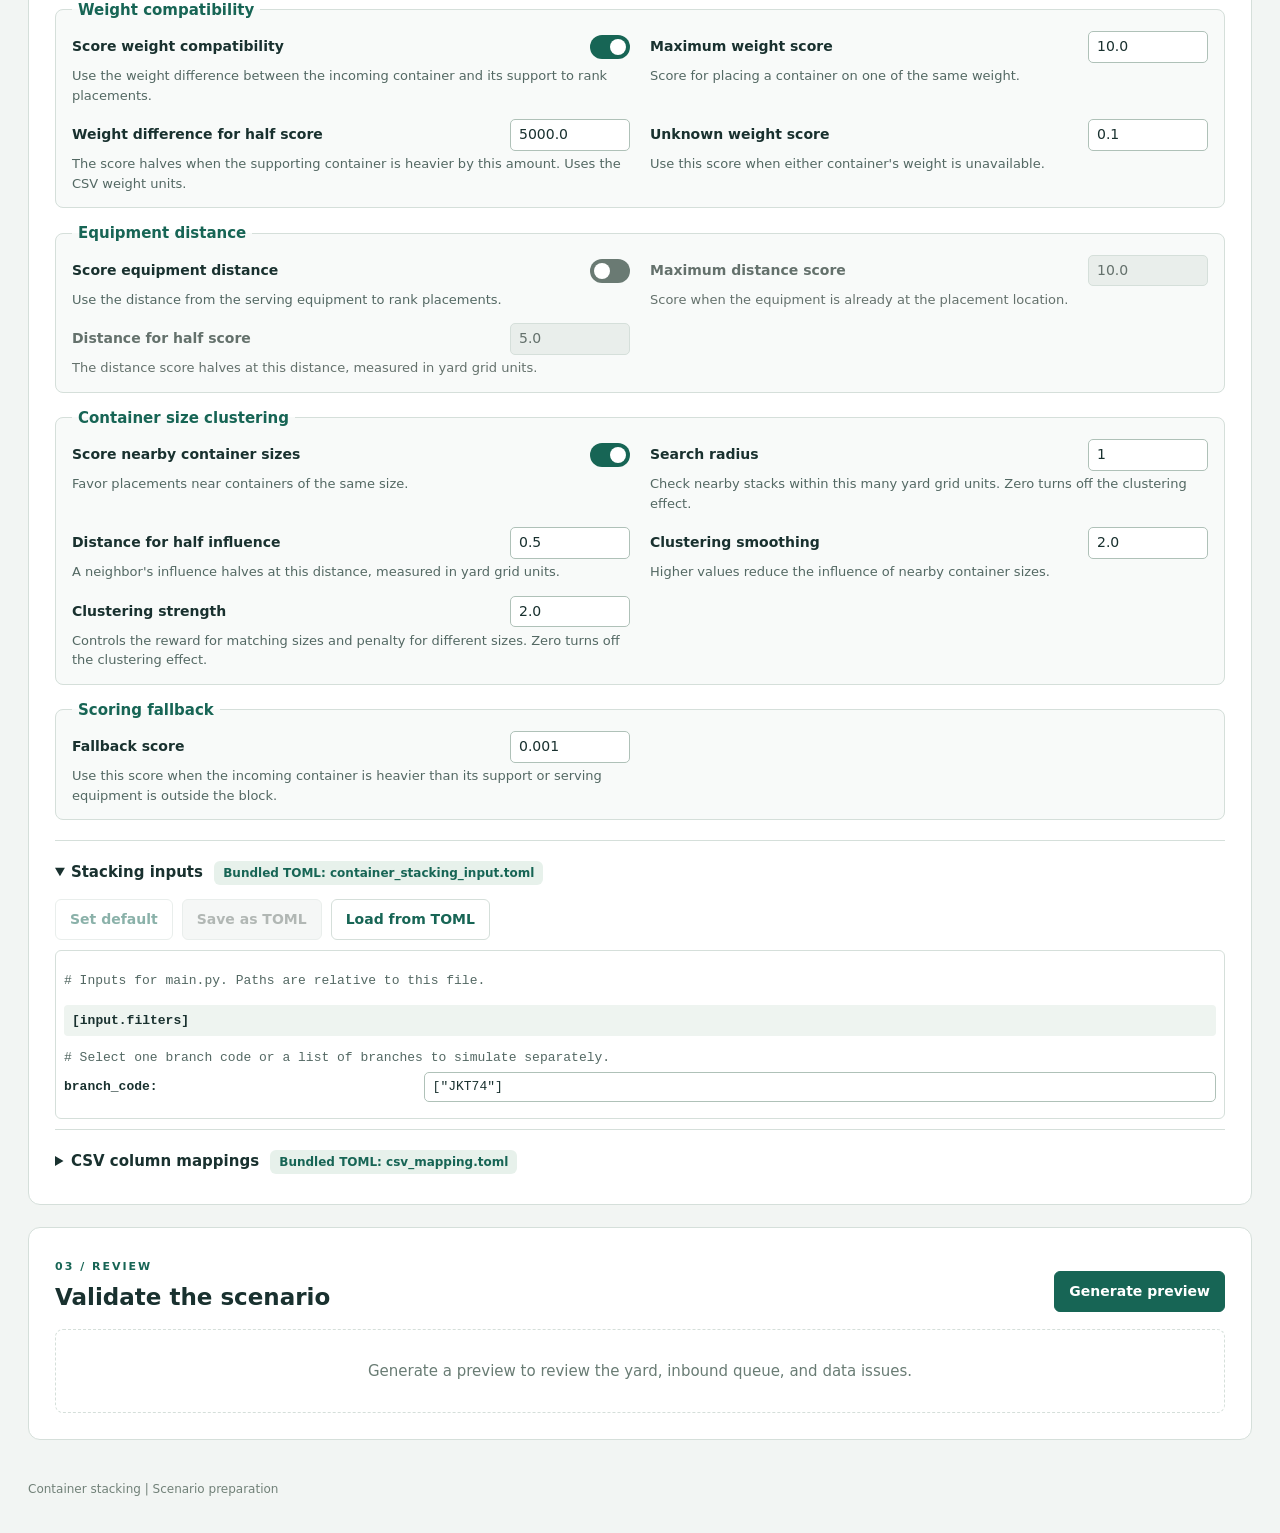
==== commit 8f13aed6: "Clarify TOML controls and source labels Move Load from TOML after Save as TOML and keep the editor s" ====
--- a/output/container-stacking-standalone/index.html
+++ b/output/container-stacking-standalone/index.html
@@ -48,9 +48,9 @@
     <details open>
       <summary>Placement settings <span id="config-toml-source" class="toml-source" data-project-file="config.toml" aria-live="polite"></span></summary>
       <div class="actions toml-choose">
-        <button id="choose-config" type="button" class="secondary">Choose a different TOML (optional)</button>
         <button id="default-config" type="button" class="secondary" disabled hidden>Set default</button>
         <button id="save-config" type="button" class="secondary toml-save" disabled hidden>Save config.toml</button>
+        <button id="choose-config" type="button" class="secondary">Load from TOML</button>
       </div>
       <input type="file" id="load-config" accept=".toml" hidden>
       <div id="config-toml"></div>
@@ -58,9 +58,9 @@
     <details id="stacking-inputs" open>
       <summary>Stacking inputs <span id="input-toml-source" class="toml-source" data-project-file="container_stacking_input.toml" aria-live="polite"></span></summary>
       <div class="actions toml-choose">
-        <button id="choose-input" type="button" class="secondary">Choose a different TOML (optional)</button>
         <button id="default-input" type="button" class="secondary" disabled hidden>Set default</button>
         <button id="save-input" type="button" class="secondary toml-save" disabled hidden>Save container_stacking_input.toml</button>
+        <button id="choose-input" type="button" class="secondary">Load from TOML</button>
       </div>
       <input type="file" id="load-input" accept=".toml" hidden>
       <div id="input-toml" class="toml-lines"></div>
@@ -68,9 +68,9 @@
     <details>
       <summary>CSV column mappings <span id="mapping-toml-source" class="toml-source" data-project-file="csv_mapping.toml" aria-live="polite"></span></summary>
       <div class="actions toml-choose">
-        <button id="choose-mapping" type="button" class="secondary">Choose a different TOML (optional)</button>
         <button id="default-mapping" type="button" class="secondary" disabled hidden>Set default</button>
         <button id="save-mapping" type="button" class="secondary toml-save" disabled hidden>Save csv_mapping.toml</button>
+        <button id="choose-mapping" type="button" class="secondary">Load from TOML</button>
       </div>
       <input type="file" id="load-mapping" accept=".toml" hidden>
       <div id="mapping-toml" class="toml-lines"></div>
--- a/output/container-stacking-standalone/style.css
+++ b/output/container-stacking-standalone/style.css
@@ -234,6 +234,23 @@
   font-variant-numeric: tabular-nums;
 }
 .placement-help { margin: 0; font-size: 13px; }
+.placement-option.is-inactive, .placement-option.is-inactive .placement-help {
+  color: #64716c;
+}
+.placement-option.is-inactive input[type="text"],
+.placement-option.is-inactive textarea,
+.placement-option.is-inactive .toml-segments {
+  background: #e9eeeb;
+  color: #64716c;
+  border-color: var(--border);
+}
+.placement-option.is-inactive .toml-segments input:disabled + span {
+  color: #64716c;
+  opacity: 1;
+}
+.placement-option.is-inactive .toml-segments input:checked + span { background: #d9e2dd; }
+.placement-option.is-inactive .toml-switch input:checked + .toml-switch-track { background: #6a7a73; }
+.placement-option.is-inactive .toml-switch input { cursor: default; }
 .placement-group > .placement-help { margin-bottom: 12px; }
 .placement-help + .placement-help { margin-top: 4px; }
 @media (max-width: 850px) {
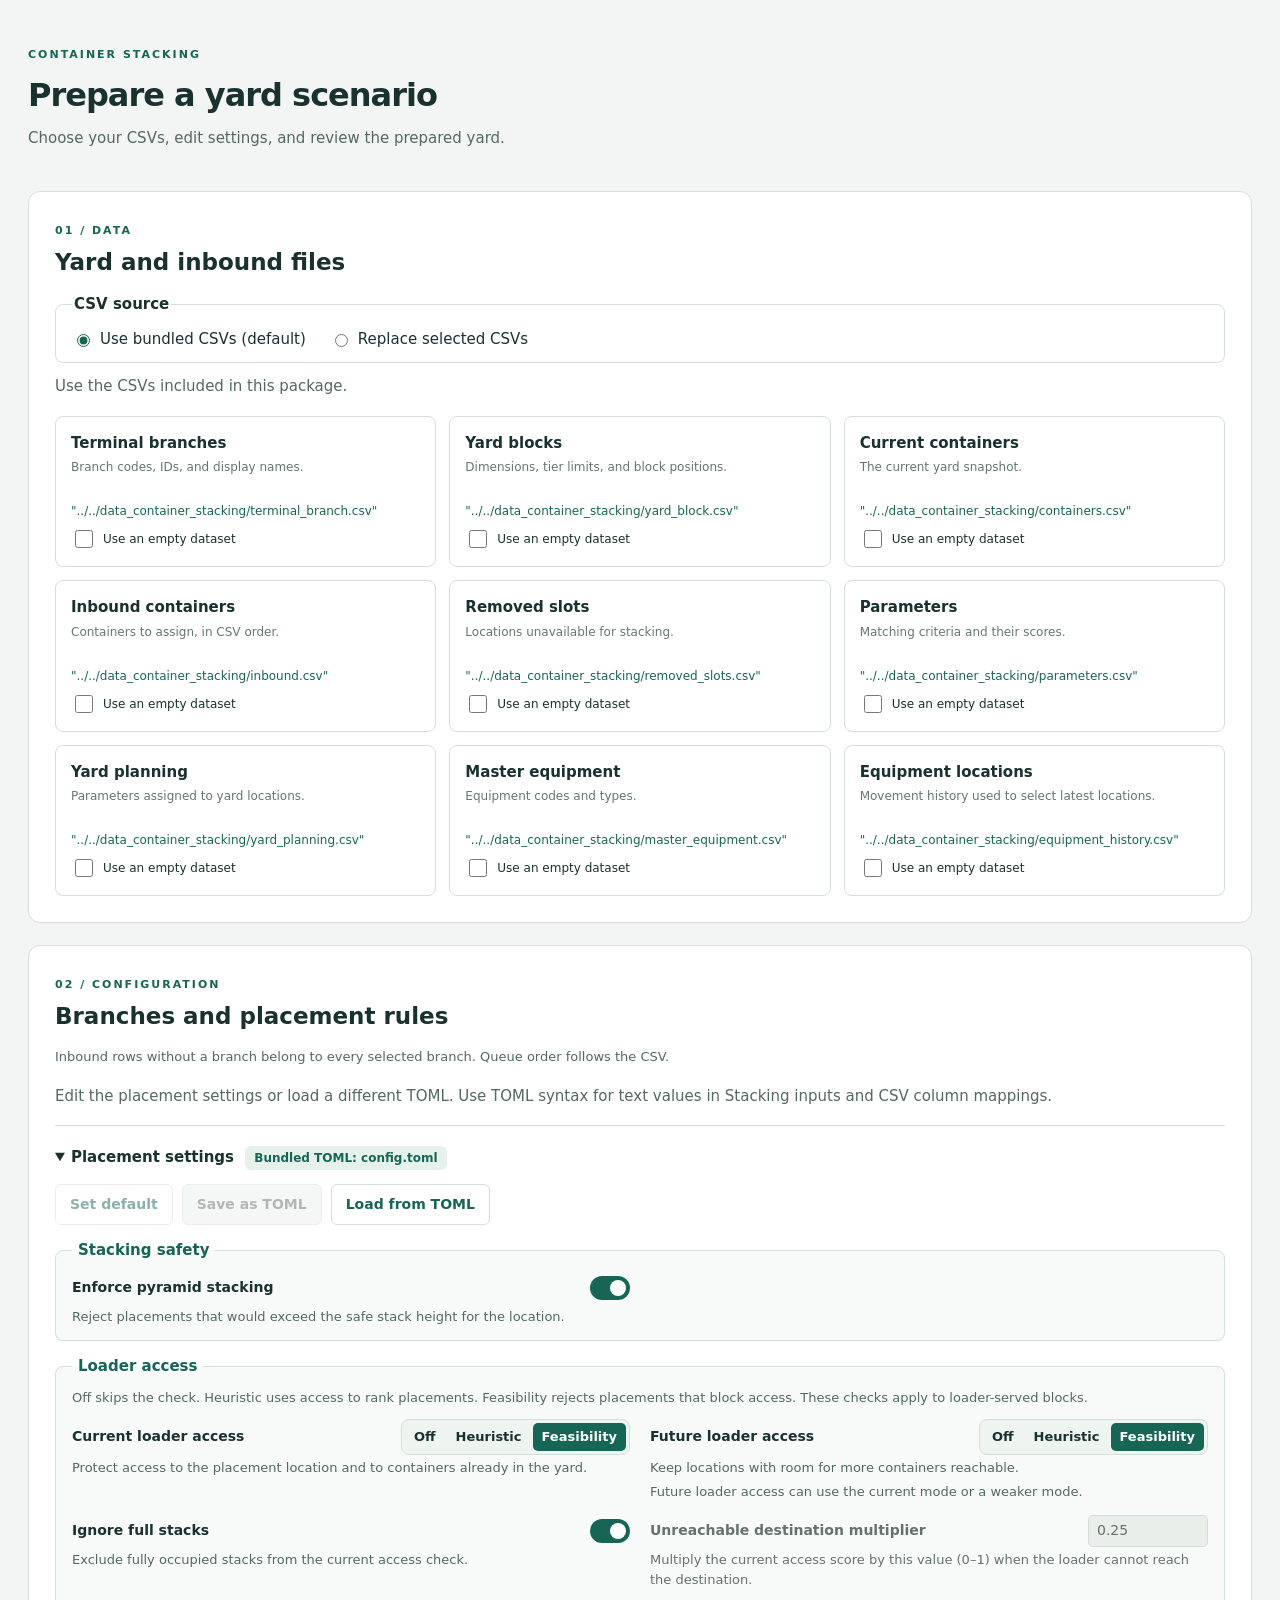
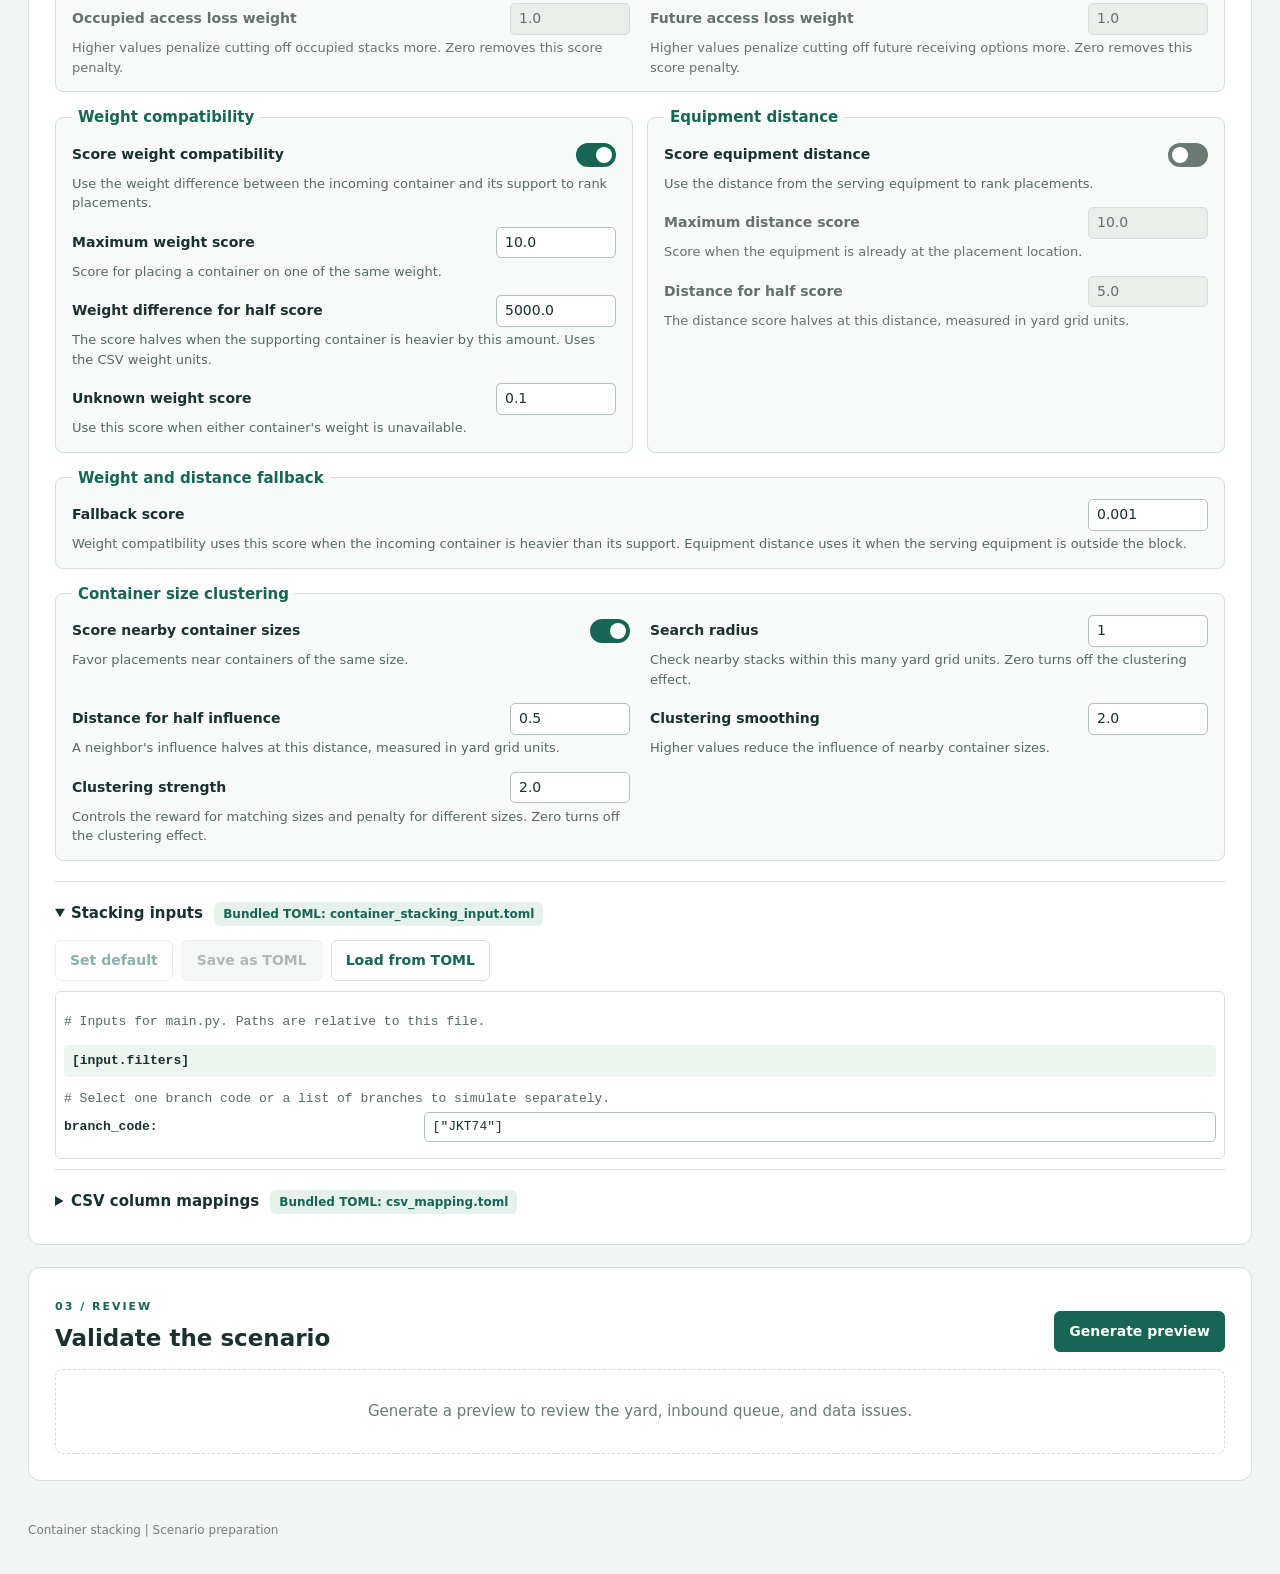
==== commit 1bfa1499: "Compare completed simulations with yard CSV snapshots Compare container placements and yard metrics " ====
--- a/output/container-stacking-standalone/index.html
+++ b/output/container-stacking-standalone/index.html
@@ -11,6 +11,7 @@
   <script src="./runtime-assets.js" defer></script>
   <script src="./standalone.js" defer></script>
   <script src="./yard-map.js" defer></script>
+  <script src="./yard-comparison-map.js" defer></script>
   <script src="./simulation.js" defer></script>
   <script src="./app.js" defer></script>
 </head>
--- a/output/container-stacking-standalone/style.css
+++ b/output/container-stacking-standalone/style.css
@@ -15,6 +15,18 @@
 .actions button[hidden] { display: none; }
 #preview-status:empty { display: none; }
 .preview-branch { display: block; margin-bottom: 10px; }
+.preview-diagnostics {
+  margin: 12px 0;
+  padding: 12px 16px;
+  border: 1px solid var(--border);
+  border-radius: 8px;
+  background: #f8faf9;
+}
+.preview-diagnostics h3 { margin: 0; }
+.preview-diagnostics p { margin: 6px 0 10px; }
+.preview-diagnostics details { padding-top: 8px; }
+.preview-diagnostics details + details { margin-top: 8px; }
+.preview-diagnostics .table-scroll { max-height: 15rem; margin-bottom: 0; }
 .inbound-queue {
   padding: 12px 14px;
   margin: 12px 0;
@@ -70,6 +82,77 @@
   scroll-margin-top: 92px;
   border: 1px solid var(--border);
   border-radius: 8px;
+}
+.yard-comparison {
+  margin: 8px 0 14px;
+  padding: 12px 16px;
+  scroll-margin-top: 92px;
+  border: 1px solid var(--border);
+  border-radius: 8px;
+}
+.yard-comparison h3 { margin: 0; }
+.yard-comparison h4 { margin: 14px 0 6px; }
+.yard-comparison p { margin: 6px 0 10px; overflow-wrap: anywhere; }
+.yard-comparison > p:empty, .comparison-pages[hidden] { display: none; }
+.comparison-filters, .comparison-pages { align-items: center; }
+.comparison-rate { display: flex; flex-wrap: wrap; gap: 4px 8px; align-items: center; }
+.comparison-rate meter { width: min(8rem, 100%); height: 10px; }
+.comparison-rate meter::-webkit-meter-bar { background: #edf2ef; border: 0; }
+.comparison-rate-simulated meter::-webkit-meter-optimum-value { background: #267862; }
+.comparison-rate-reference meter::-webkit-meter-optimum-value { background: #3b6cac; }
+.comparison-visual { margin: 16px 0; }
+.comparison-map-toolbar, .comparison-map-legend {
+  display: flex;
+  align-items: center;
+  flex-wrap: wrap;
+  gap: 8px 16px;
+}
+.comparison-map-toolbar label { font-weight: 650; }
+.comparison-map-legend { list-style: none; padding: 0; margin: 0; font-size: 12px; }
+.comparison-map-legend li { display: inline-flex; align-items: center; gap: 5px; }
+.comparison-maps { display: grid; grid-template-columns: repeat(2, minmax(0, 1fr)); gap: 12px; }
+.comparison-board {
+  min-width: 0;
+  padding: 10px;
+  border: 1px solid var(--border);
+  border-radius: 8px;
+  background: #f8faf9;
+}
+.comparison-board h5 { margin: 0 0 6px; font-size: 14px; color: #196653; }
+.comparison-board + .comparison-board h5 { color: #2a548a; }
+.comparison-grid-scroll { overflow: auto; max-height: 18rem; }
+.comparison-grid { width: max-content; border-collapse: separate; border-spacing: 3px; }
+.comparison-grid th, .comparison-grid td { padding: 0; text-align: center; border: 0; }
+.comparison-grid th { padding: 1px 5px; }
+.comparison-grid tbody th { top: auto; left: 0; z-index: 1; }
+.comparison-grid thead th { z-index: 2; }
+.comparison-grid thead th:first-child { left: 0; z-index: 3; }
+.comparison-slot, .comparison-swatch {
+  display: inline-grid;
+  place-items: center;
+  color: var(--comparison-ink);
+  background: var(--comparison-fill);
+  border: 1px solid var(--comparison-border);
+  border-radius: 5px;
+}
+.comparison-slot { position: relative; width: 36px; min-height: 34px; padding: 0; font-variant-numeric: tabular-nums; }
+.comparison-swatch { width: 13px; height: 13px; border-radius: 3px; }
+.comparison-slot-same { --comparison-fill: #f1f4f2; --comparison-ink: #374e45; --comparison-border: #cbd6cf; }
+.comparison-slot-changed { --comparison-fill: #ffefcd; --comparison-ink: #6e430e; --comparison-border: #c1934c; }
+.comparison-slot.comparison-slot-changed::after { content: "≠"; position: absolute; top: 0; right: 4px; font-size: 10px; }
+.comparison-slot-simulated { --comparison-fill: #d9f0e7; --comparison-ink: #185740; --comparison-border: #68a38c; }
+.comparison-slot-reference { --comparison-fill: #dfeafb; --comparison-ink: #224c85; --comparison-border: #7699c9; }
+.comparison-slot-removed {
+  --comparison-fill: repeating-linear-gradient(135deg, #e8ecea 0 3px, #d7ded9 3px 5px);
+  --comparison-ink: #58655e;
+  --comparison-border: #aab7ae;
+}
+.comparison-slot[aria-pressed="true"] { outline: 2px solid #213e33; outline-offset: -3px; }
+.comparison-slot:focus-visible { outline: 3px solid #257e66; outline-offset: -3px; }
+.comparison-stack-inspector { margin-top: 10px; }
+.comparison-tier-different { background: #fff7e6; }
+@media (max-width: 680px) {
+  .comparison-maps { grid-template-columns: 1fr; }
 }
 .simulation-outcome p { margin: 0 0 6px; font-size: 13px; }
 .simulation-trace-picker {
@@ -222,6 +305,14 @@
   grid-template-columns: repeat(2, minmax(0, 1fr));
   gap: 14px 20px;
 }
+.placement-weight-distance {
+  display: flex;
+  flex-wrap: wrap;
+  gap: 14px;
+}
+.placement-weight-distance > .placement-group { flex: 1 1 min(100%, 360px); }
+.placement-weight-distance > .placement-shared-fallback { flex-basis: 100%; }
+.placement-weight-distance .placement-options { grid-template-columns: 1fr; }
 .placement-option .toml-setting {
   grid-template-columns: minmax(0, 1fr) auto;
   gap: 6px 12px;
